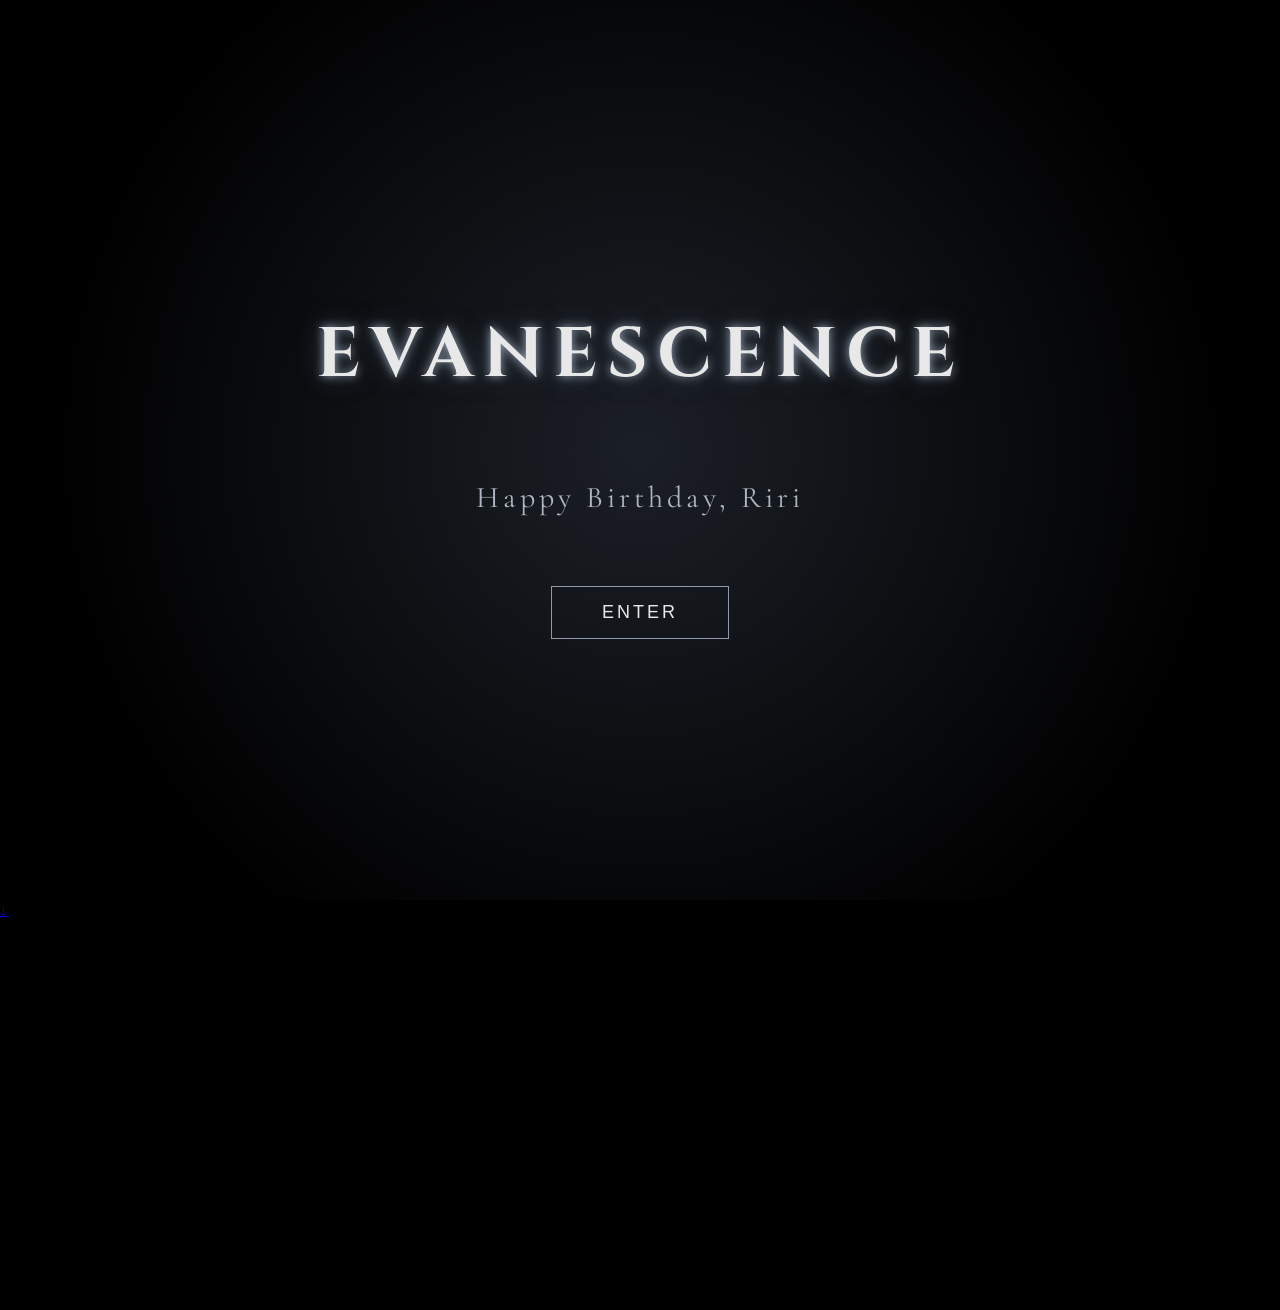
==== index.html @ 8e428726 "Fix HTML formatting and add Evanescence section Removed unnecessary spaces in title and header tags." ====
<!DOCTYPE html>
<html lang="es">

<head>
<meta charset="UTF-8">
<meta name="viewport" content="width=device-width, initial-scale=1.0">

<title>Happy Birthday, Riri</title>

<link rel="stylesheet" href="style.css">

<link rel="preconnect" href="https://fonts.googleapis.com">
<link rel="preconnect" href="https://fonts.gstatic.com" crossorigin>

<link href="https://fonts.googleapis.com/css2?family=Cinzel:wght@400;700&family=Cormorant+Garamond:wght@300;400;600&display=swap" rel="stylesheet">

</head>

<body>

<div class="loading-screen">

<h1 class="logo">
EVANESCENCE
</h1>

<p class="loading-text">
Happy Birthday, Riri
</p>

<button id="enter">
ENTER
</button>

</div>


<section id="letter">

<div class="paper">

<h2>Querida Riri</h2>

<p id="letter-text"></p>

</div>

</section>


<div class="arrow">
    <a href="#evanescence">↓</a>
</div>


<section id="evanescence">

<h1>EVANESCENCE</h1>

<p>
Evanescence es una banda de rock alternativo
formada en 1995, conocida por su sonido oscuro,
emocional y poderoso.
</p>


<h2>Amy Lee</h2>

<p>
Amy Lee es la vocalista y cofundadora de Evanescence.
Su voz y estilo han marcado la historia del rock alternativo.
</p>


<h2>Álbumes destacados</h2>

<p>Fallen (2003)</p>
<p>The Open Door (2006)</p>
<p>Evanescence (2011)</p>
<p>The Bitter Truth (2021)</p>

</section>


<script src="script.js"></script>

</body>

</html>
---- style.css ----
body{
    margin:0;
    background:#000;
    font-family:'Cormorant Garamond', serif;
}


/* PANTALLA INICIAL */

.loading-screen{
    width:100vw;
    height:100vh;
    display:flex;
    justify-content:center;
    align-items:center;
    flex-direction:column;
    text-align:center;
    background:
    radial-gradient(circle, #1b1f26 0%, #000 75%);
}


.logo{
    color:#e8e8e8;
    font-family:'Cinzel', serif;
    font-size:70px;
    letter-spacing:10px;
    text-shadow:
    0 0 10px #9aa7b8,
    0 0 25px #3b4654;
}


.loading-text{
    color:#aeb7c2;
    font-size:30px;
    letter-spacing:4px;
}


/* BOTÓN */

#enter{
    margin-top:40px;
    padding:15px 50px;
    background:transparent;
    color:#e8e8e8;
    border:1px solid #8d99a8;
    font-size:18px;
    letter-spacing:3px;
    cursor:pointer;
    transition:.4s;
}


#enter:hover{
    background:#d9dde2;
    color:#000;
    box-shadow:0 0 25px #8d99a8;
}


/* CARTA */

#letter{
    display:none;
    min-height:100vh;
    background:
    radial-gradient(circle, #111820 0%, #000 80%);
    color:#e8e8e8;
    text-align:center;
    padding:60px 20px;
}


.paper{
    max-width:700px;
    margin:auto;
    padding:50px;
    background:rgba(20,25,35,0.6);
    border:1px solid #566171;
    box-shadow:
    0 0 30px #000,
    inset 0 0 20px #111820;
    animation:letterAppear 2s ease;
}


.paper h2{
    font-family:'Cinzel', serif;
    font-size:45px;
    color:#ffffff;
    text-shadow:0 0 15px #78879b;
}


.paper p{
    font-size:24px;
    line-height:1.8;
    color:#d1d6dc;
}


#letter-text{
    white-space:pre-line;
}


/* ANIMACIÓN */

@keyframes letterAppear{

from{
    opacity:0;
    transform:translateY(40px);
}

to{
    opacity:1;
    transform:translateY(0);
}

}
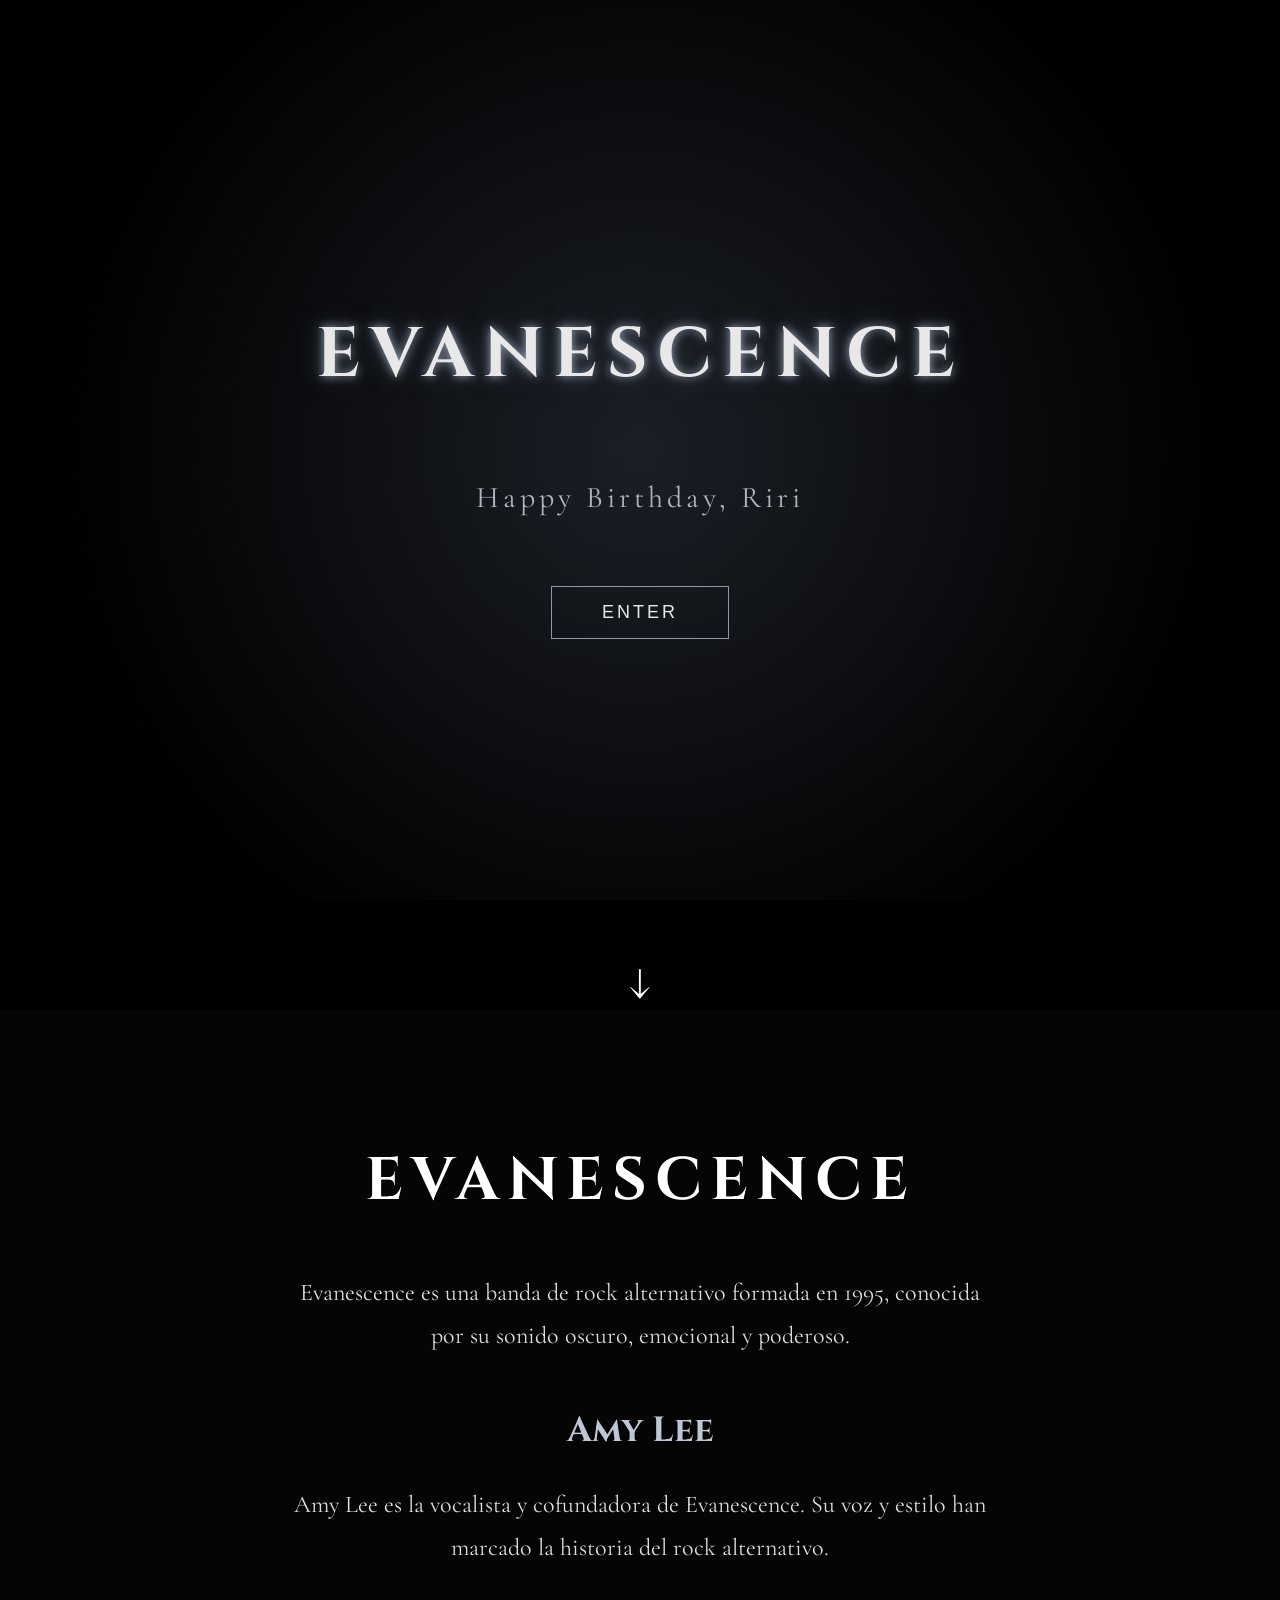
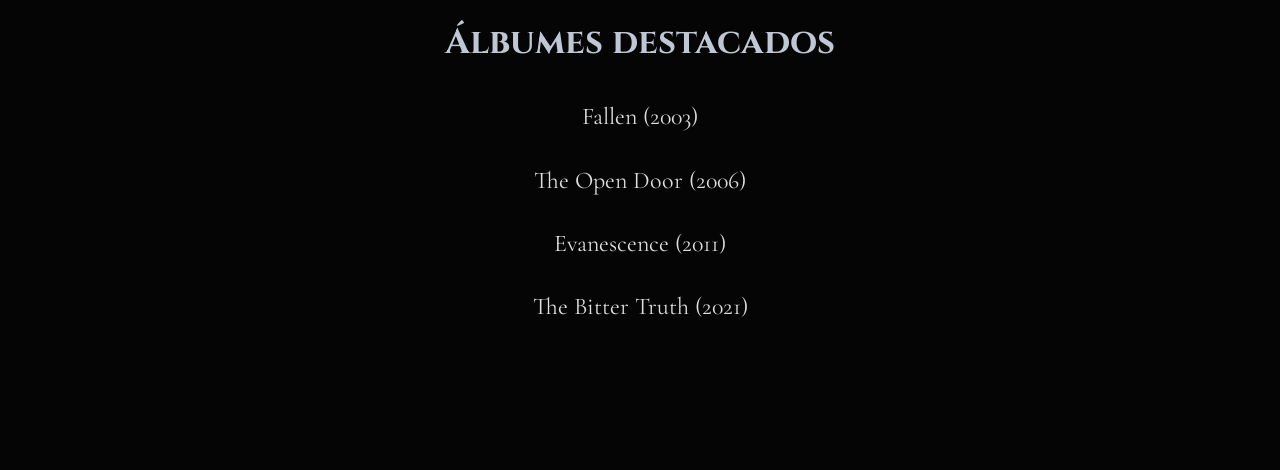
==== commit e2e4c997: "Add loading screen and update content in index.html" ====
--- a/index.html
+++ b/index.html
@@ -18,6 +18,7 @@
 
 <body>
 
+
 <div class="loading-screen">
 
 <h1 class="logo">
@@ -35,6 +36,7 @@
 </div>
 
 
+
 <section id="letter">
 
 <div class="paper">
@@ -48,9 +50,15 @@
 </section>
 
 
+
 <div class="arrow">
-    <a href="#evanescence">↓</a>
+
+<a href="#evanescence">
+↓
+</a>
+
 </div>
+
 
 
 <section id="evanescence">
@@ -75,11 +83,16 @@
 <h2>Álbumes destacados</h2>
 
 <p>Fallen (2003)</p>
+
 <p>The Open Door (2006)</p>
+
 <p>Evanescence (2011)</p>
+
 <p>The Bitter Truth (2021)</p>
 
+
 </section>
+
 
 
 <script src="script.js"></script>
--- a/style.css
+++ b/style.css
@@ -121,3 +121,60 @@
 }
 
 }
+.arrow{
+    text-align:center;
+    margin-top:50px;
+}
+
+.arrow a{
+    color:white;
+    font-size:50px;
+    text-decoration:none;
+    animation:arrowMove 1.5s infinite;
+}
+
+
+#evanescence{
+    min-height:100vh;
+    background:#050505;
+    color:#ddd;
+    text-align:center;
+    padding:80px 20px;
+}
+
+
+#evanescence h1{
+    font-family:'Cinzel', serif;
+    font-size:60px;
+    color:white;
+    letter-spacing:8px;
+}
+
+
+#evanescence h2{
+    font-family:'Cinzel', serif;
+    color:#bfc7d5;
+    font-size:35px;
+    margin-top:50px;
+}
+
+
+#evanescence p{
+    max-width:700px;
+    margin:20px auto;
+    font-size:24px;
+    line-height:1.8;
+}
+
+
+@keyframes arrowMove{
+
+0%,100%{
+    transform:translateY(0);
+}
+
+50%{
+    transform:translateY(15px);
+}
+
+}
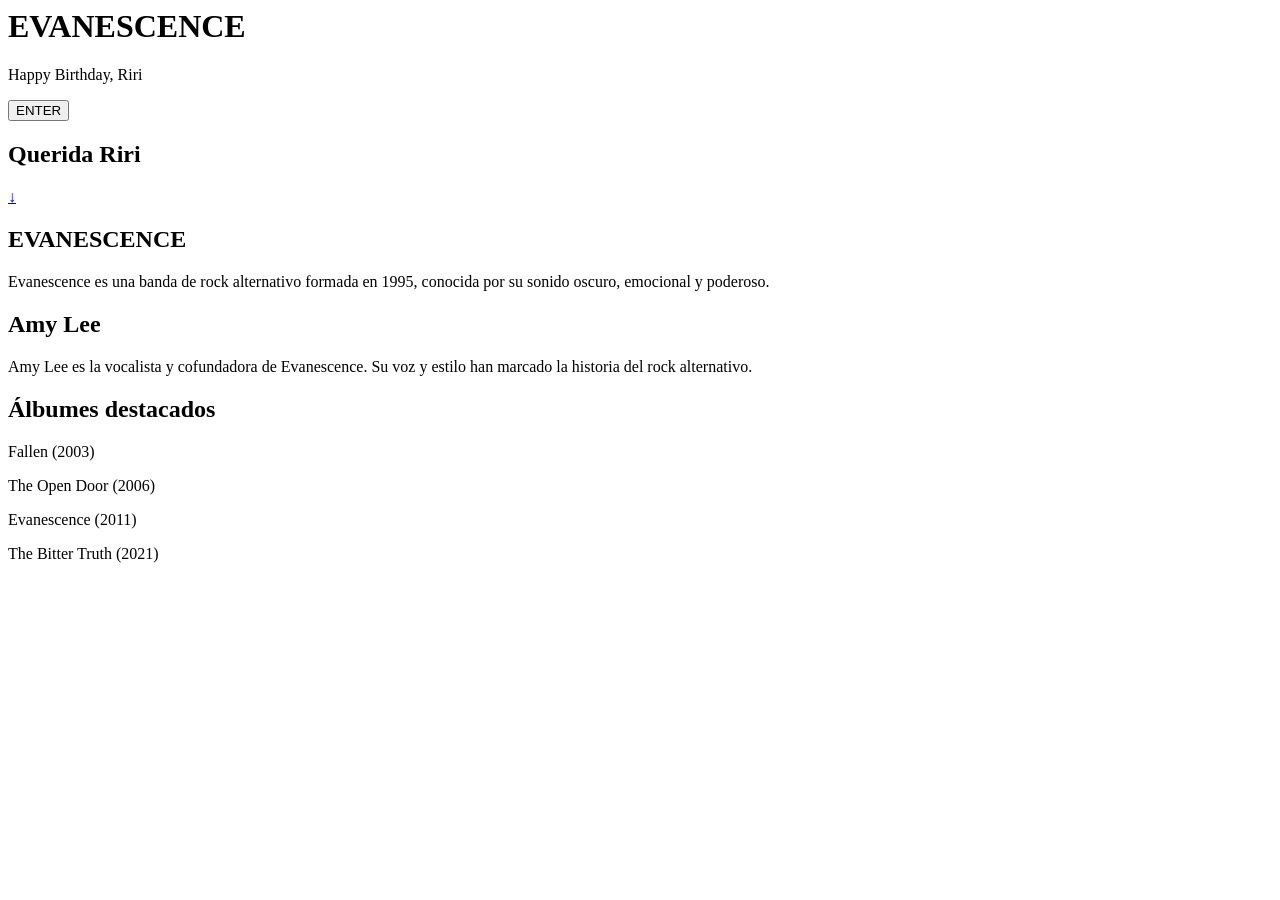
==== commit b07a6583: "Update index.html with content about Evanescence Added content section with information about Evanes" ====
--- a/index.html
+++ b/index.html
@@ -1,23 +1,4 @@
-<!DOCTYPE html>
-<html lang="es">
-
-<head>
-<meta charset="UTF-8">
-<meta name="viewport" content="width=device-width, initial-scale=1.0">
-
-<title>Happy Birthday, Riri</title>
-
-<link rel="stylesheet" href="style.css">
-
-<link rel="preconnect" href="https://fonts.googleapis.com">
-<link rel="preconnect" href="https://fonts.gstatic.com" crossorigin>
-
-<link href="https://fonts.googleapis.com/css2?family=Cinzel:wght@400;700&family=Cormorant+Garamond:wght@300;400;600&display=swap" rel="stylesheet">
-
-</head>
-
 <body>
-
 
 <div class="loading-screen">
 
@@ -36,6 +17,7 @@
 </div>
 
 
+<div id="content">
 
 <section id="letter">
 
@@ -50,15 +32,9 @@
 </section>
 
 
-
 <div class="arrow">
-
-<a href="#evanescence">
-↓
-</a>
-
+<a href="#evanescence">↓</a>
 </div>
-
 
 
 <section id="evanescence">
@@ -71,7 +47,6 @@
 emocional y poderoso.
 </p>
 
-
 <h2>Amy Lee</h2>
 
 <p>
@@ -79,24 +54,18 @@
 Su voz y estilo han marcado la historia del rock alternativo.
 </p>
 
-
 <h2>Álbumes destacados</h2>
 
 <p>Fallen (2003)</p>
-
 <p>The Open Door (2006)</p>
-
 <p>Evanescence (2011)</p>
-
 <p>The Bitter Truth (2021)</p>
-
 
 </section>
 
+</div>
 
 
 <script src="script.js"></script>
 
 </body>
-
-</html>
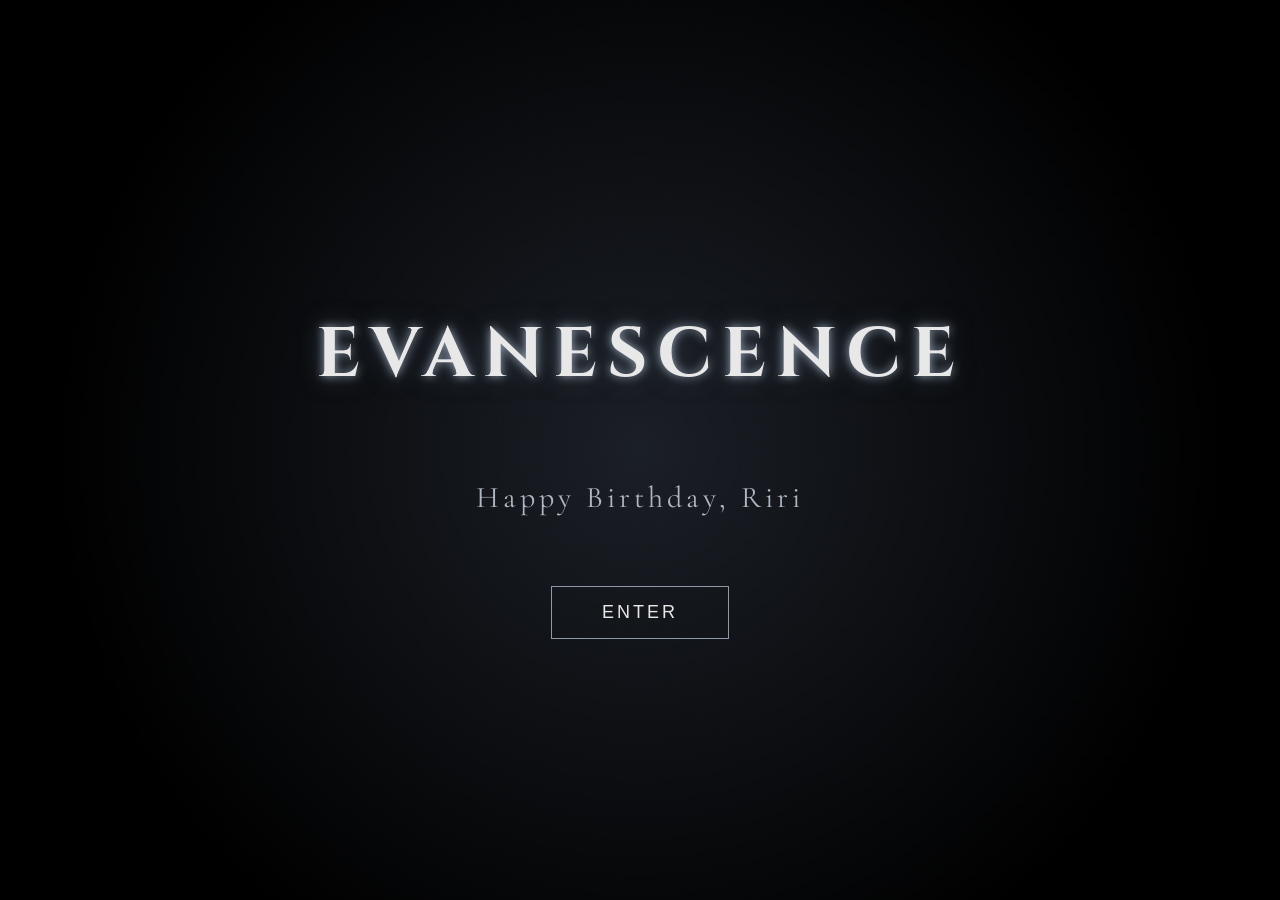
==== commit 5a16817a: "Update index.html for birthday celebration theme" ====
--- a/index.html
+++ b/index.html
@@ -1,4 +1,24 @@
+<!DOCTYPE html>
+<html lang="es">
+
+<head>
+<meta charset="UTF-8">
+<meta name="viewport" content="width=device-width, initial-scale=1.0">
+
+<title>Happy Birthday, Riri</title>
+
+<link rel="stylesheet" href="style.css">
+
+<link rel="preconnect" href="https://fonts.googleapis.com">
+<link rel="preconnect" href="https://fonts.gstatic.com" crossorigin>
+
+<link href="https://fonts.googleapis.com/css2?family=Cinzel:wght@400;700&family=Cormorant+Garamond:wght@300;400;600&display=swap" rel="stylesheet">
+
+</head>
+
+
 <body>
+
 
 <div class="loading-screen">
 
@@ -17,7 +37,9 @@
 </div>
 
 
+
 <div id="content">
+
 
 <section id="letter">
 
@@ -32,9 +54,15 @@
 </section>
 
 
+
 <div class="arrow">
-<a href="#evanescence">↓</a>
+
+<a href="#evanescence">
+↓
+</a>
+
 </div>
+
 
 
 <section id="evanescence">
@@ -47,12 +75,14 @@
 emocional y poderoso.
 </p>
 
+
 <h2>Amy Lee</h2>
 
 <p>
 Amy Lee es la vocalista y cofundadora de Evanescence.
 Su voz y estilo han marcado la historia del rock alternativo.
 </p>
+
 
 <h2>Álbumes destacados</h2>
 
@@ -61,11 +91,17 @@
 <p>Evanescence (2011)</p>
 <p>The Bitter Truth (2021)</p>
 
+
 </section>
+
 
 </div>
 
 
+
 <script src="script.js"></script>
 
+
 </body>
+
+</html>
--- a/style.css
+++ b/style.css
@@ -0,0 +1,183 @@
+body{
+    margin:0;
+    background:#000;
+    font-family:'Cormorant Garamond', serif;
+}
+
+
+/* PANTALLA INICIAL */
+
+.loading-screen{
+    width:100vw;
+    height:100vh;
+    display:flex;
+    justify-content:center;
+    align-items:center;
+    flex-direction:column;
+    text-align:center;
+    background:
+    radial-gradient(circle, #1b1f26 0%, #000 75%);
+}
+
+
+.logo{
+    color:#e8e8e8;
+    font-family:'Cinzel', serif;
+    font-size:70px;
+    letter-spacing:10px;
+    text-shadow:
+    0 0 10px #9aa7b8,
+    0 0 25px #3b4654;
+}
+
+
+.loading-text{
+    color:#aeb7c2;
+    font-size:30px;
+    letter-spacing:4px;
+}
+
+
+/* BOTÓN */
+
+#enter{
+    margin-top:40px;
+    padding:15px 50px;
+    background:transparent;
+    color:#e8e8e8;
+    border:1px solid #8d99a8;
+    font-size:18px;
+    letter-spacing:3px;
+    cursor:pointer;
+    transition:.4s;
+}
+
+
+#enter:hover{
+    background:#d9dde2;
+    color:#000;
+    box-shadow:0 0 25px #8d99a8;
+}
+
+
+/* CARTA */
+
+#letter{
+    display:none;
+    min-height:100vh;
+    background:
+    radial-gradient(circle, #111820 0%, #000 80%);
+    color:#e8e8e8;
+    text-align:center;
+    padding:60px 20px;
+}
+
+
+.paper{
+    max-width:700px;
+    margin:auto;
+    padding:50px;
+    background:rgba(20,25,35,0.6);
+    border:1px solid #566171;
+    box-shadow:
+    0 0 30px #000,
+    inset 0 0 20px #111820;
+    animation:letterAppear 2s ease;
+}
+
+
+.paper h2{
+    font-family:'Cinzel', serif;
+    font-size:45px;
+    color:#ffffff;
+    text-shadow:0 0 15px #78879b;
+}
+
+
+.paper p{
+    font-size:24px;
+    line-height:1.8;
+    color:#d1d6dc;
+}
+
+
+#letter-text{
+    white-space:pre-line;
+}
+
+
+/* ANIMACIÓN */
+
+@keyframes letterAppear{
+
+from{
+    opacity:0;
+    transform:translateY(40px);
+}
+
+to{
+    opacity:1;
+    transform:translateY(0);
+}
+
+}
+.arrow{
+    text-align:center;
+    margin-top:50px;
+}
+
+.arrow a{
+    color:white;
+    font-size:50px;
+    text-decoration:none;
+    animation:arrowMove 1.5s infinite;
+}
+
+
+#evanescence{
+    min-height:100vh;
+    background:#050505;
+    color:#ddd;
+    text-align:center;
+    padding:80px 20px;
+}
+
+
+#evanescence h1{
+    font-family:'Cinzel', serif;
+    font-size:60px;
+    color:white;
+    letter-spacing:8px;
+}
+
+
+#evanescence h2{
+    font-family:'Cinzel', serif;
+    color:#bfc7d5;
+    font-size:35px;
+    margin-top:50px;
+}
+
+
+#evanescence p{
+    max-width:700px;
+    margin:20px auto;
+    font-size:24px;
+    line-height:1.8;
+}
+
+
+@keyframes arrowMove{
+
+0%,100%{
+    transform:translateY(0);
+}
+
+50%{
+    transform:translateY(15px);
+}
+
+}
+#content{
+    display:none;
+}
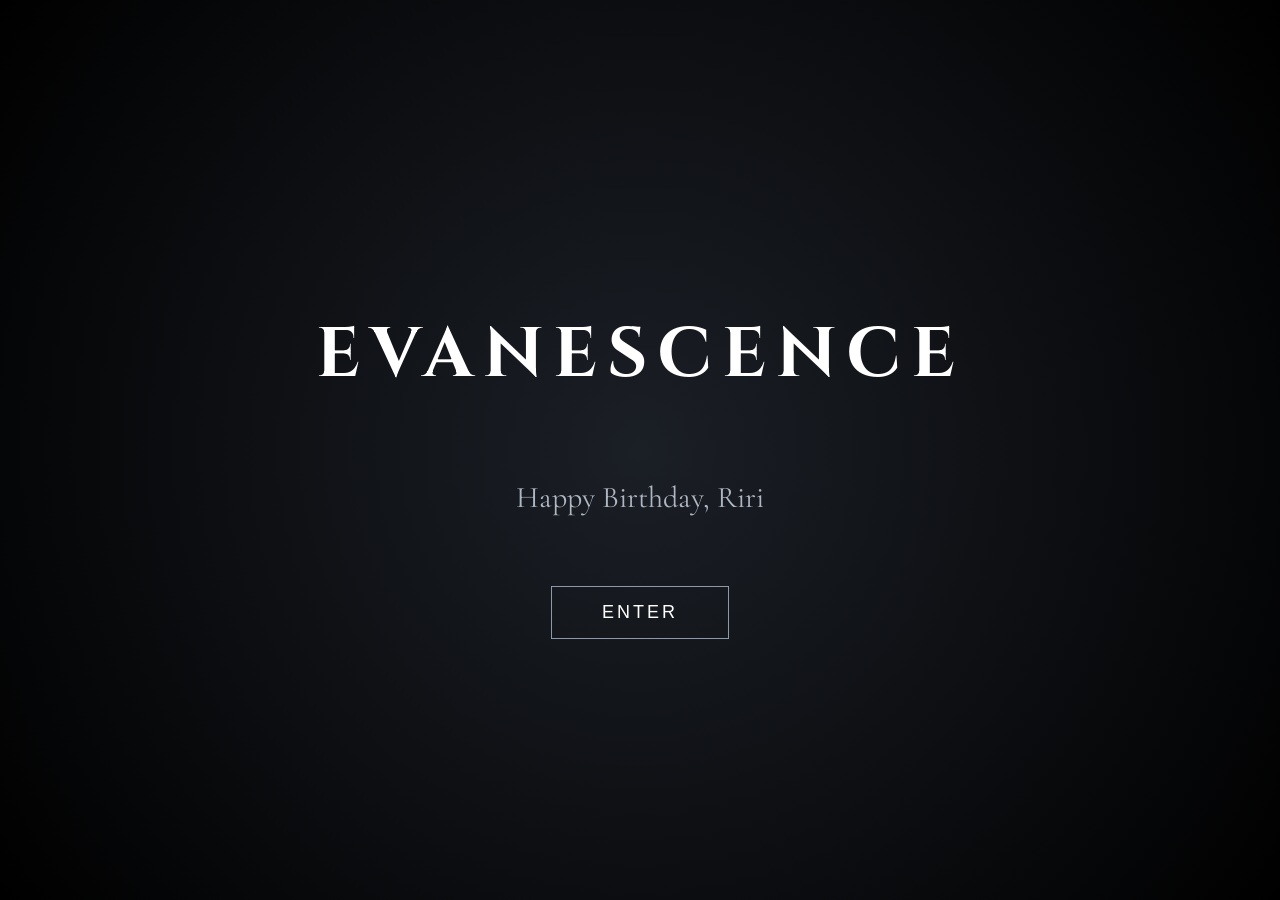
==== commit e60ccb6e: "Refactor index.html for improved structure Updated HTML structure and added button link." ====
--- a/index.html
+++ b/index.html
@@ -2,105 +2,38 @@
 <html lang="es">
 
 <head>
-<meta charset="UTF-8">
-<meta name="viewport" content="width=device-width, initial-scale=1.0">
+    <meta charset="UTF-8">
+    <meta name="viewport" content="width=device-width, initial-scale=1.0">
 
-<title>Happy Birthday, Riri</title>
+    <title>Happy Birthday, Riri</title>
 
-<link rel="stylesheet" href="style.css">
+    <link rel="stylesheet" href="style.css">
 
-<link rel="preconnect" href="https://fonts.googleapis.com">
-<link rel="preconnect" href="https://fonts.gstatic.com" crossorigin>
+    <link rel="preconnect" href="https://fonts.googleapis.com">
+    <link rel="preconnect" href="https://fonts.gstatic.com" crossorigin>
 
-<link href="https://fonts.googleapis.com/css2?family=Cinzel:wght@400;700&family=Cormorant+Garamond:wght@300;400;600&display=swap" rel="stylesheet">
-
+    <link href="https://fonts.googleapis.com/css2?family=Cinzel:wght@400;700&family=Cormorant+Garamond:wght@300;400;600&display=swap" rel="stylesheet">
 </head>
-
 
 <body>
 
-
 <div class="loading-screen">
 
-<h1 class="logo">
-EVANESCENCE
-</h1>
+    <h1 class="logo">
+        EVANESCENCE
+    </h1>
 
-<p class="loading-text">
-Happy Birthday, Riri
-</p>
+    <p class="loading-text">
+        Happy Birthday, Riri
+    </p>
 
-<button id="enter">
-ENTER
-</button>
+    <a href="letter.html">
+        <button id="enter">
+            ENTER
+        </button>
+    </a>
 
 </div>
-
-
-
-<div id="content">
-
-
-<section id="letter">
-
-<div class="paper">
-
-<h2>Querida Riri</h2>
-
-<p id="letter-text"></p>
-
-</div>
-
-</section>
-
-
-
-<div class="arrow">
-
-<a href="#evanescence">
-↓
-</a>
-
-</div>
-
-
-
-<section id="evanescence">
-
-<h1>EVANESCENCE</h1>
-
-<p>
-Evanescence es una banda de rock alternativo
-formada en 1995, conocida por su sonido oscuro,
-emocional y poderoso.
-</p>
-
-
-<h2>Amy Lee</h2>
-
-<p>
-Amy Lee es la vocalista y cofundadora de Evanescence.
-Su voz y estilo han marcado la historia del rock alternativo.
-</p>
-
-
-<h2>Álbumes destacados</h2>
-
-<p>Fallen (2003)</p>
-<p>The Open Door (2006)</p>
-<p>Evanescence (2011)</p>
-<p>The Bitter Truth (2021)</p>
-
-
-</section>
-
-
-</div>
-
-
-
-<script src="script.js"></script>
-
 
 </body>
 
--- a/style.css
+++ b/style.css
@@ -4,8 +4,6 @@
     font-family:'Cormorant Garamond', serif;
 }
 
-
-/* PANTALLA INICIAL */
 
 .loading-screen{
     width:100vw;
@@ -16,58 +14,53 @@
     flex-direction:column;
     text-align:center;
     background:
-    radial-gradient(circle, #1b1f26 0%, #000 75%);
+    radial-gradient(circle,#1b1f26,#000);
 }
 
 
 .logo{
-    color:#e8e8e8;
+    color:white;
     font-family:'Cinzel', serif;
     font-size:70px;
     letter-spacing:10px;
-    text-shadow:
-    0 0 10px #9aa7b8,
-    0 0 25px #3b4654;
 }
 
 
 .loading-text{
     color:#aeb7c2;
     font-size:30px;
-    letter-spacing:4px;
 }
 
-
-/* BOTÓN */
 
 #enter{
     margin-top:40px;
     padding:15px 50px;
     background:transparent;
-    color:#e8e8e8;
+    color:white;
     border:1px solid #8d99a8;
     font-size:18px;
     letter-spacing:3px;
     cursor:pointer;
-    transition:.4s;
 }
 
 
 #enter:hover{
-    background:#d9dde2;
-    color:#000;
-    box-shadow:0 0 25px #8d99a8;
+    background:white;
+    color:black;
 }
 
 
-/* CARTA */
+
+#content{
+    display:none;
+}
+
+
 
 #letter{
-    display:none;
     min-height:100vh;
-    background:
-    radial-gradient(circle, #111820 0%, #000 80%);
-    color:#e8e8e8;
+    background:#000;
+    color:white;
     text-align:center;
     padding:60px 20px;
 }
@@ -77,85 +70,61 @@
     max-width:700px;
     margin:auto;
     padding:50px;
-    background:rgba(20,25,35,0.6);
+    background:#111820;
     border:1px solid #566171;
-    box-shadow:
-    0 0 30px #000,
-    inset 0 0 20px #111820;
-    animation:letterAppear 2s ease;
 }
 
 
 .paper h2{
-    font-family:'Cinzel', serif;
+    font-family:'Cinzel',serif;
     font-size:45px;
-    color:#ffffff;
-    text-shadow:0 0 15px #78879b;
 }
 
 
 .paper p{
     font-size:24px;
     line-height:1.8;
-    color:#d1d6dc;
-}
-
-
-#letter-text{
     white-space:pre-line;
 }
 
 
-/* ANIMACIÓN */
 
-@keyframes letterAppear{
-
-from{
-    opacity:0;
-    transform:translateY(40px);
+.arrow{
+    text-align:center;
+    background:#000;
+    padding:40px;
 }
 
-to{
-    opacity:1;
-    transform:translateY(0);
+
+.arrow a{
+    display:inline-block;
+    padding:15px 50px;
+    color:white;
+    border:1px solid #8d99a8;
+    text-decoration:none;
+    font-size:40px;
 }
 
-}
-.arrow{
-    text-align:center;
-    margin-top:50px;
-}
-
-.arrow a{
-    color:white;
-    font-size:50px;
-    text-decoration:none;
-    animation:arrowMove 1.5s infinite;
-}
 
 
 #evanescence{
     min-height:100vh;
     background:#050505;
-    color:#ddd;
+    color:white;
     text-align:center;
-    padding:80px 20px;
+    padding:70px 20px;
 }
 
 
 #evanescence h1{
-    font-family:'Cinzel', serif;
+    font-family:'Cinzel',serif;
     font-size:60px;
-    color:white;
-    letter-spacing:8px;
 }
 
 
 #evanescence h2{
-    font-family:'Cinzel', serif;
-    color:#bfc7d5;
+    font-family:'Cinzel',serif;
     font-size:35px;
-    margin-top:50px;
 }
 
 
@@ -163,21 +132,4 @@
     max-width:700px;
     margin:20px auto;
     font-size:24px;
-    line-height:1.8;
 }
-
-
-@keyframes arrowMove{
-
-0%,100%{
-    transform:translateY(0);
-}
-
-50%{
-    transform:translateY(15px);
-}
-
-}
-#content{
-    display:none;
-}
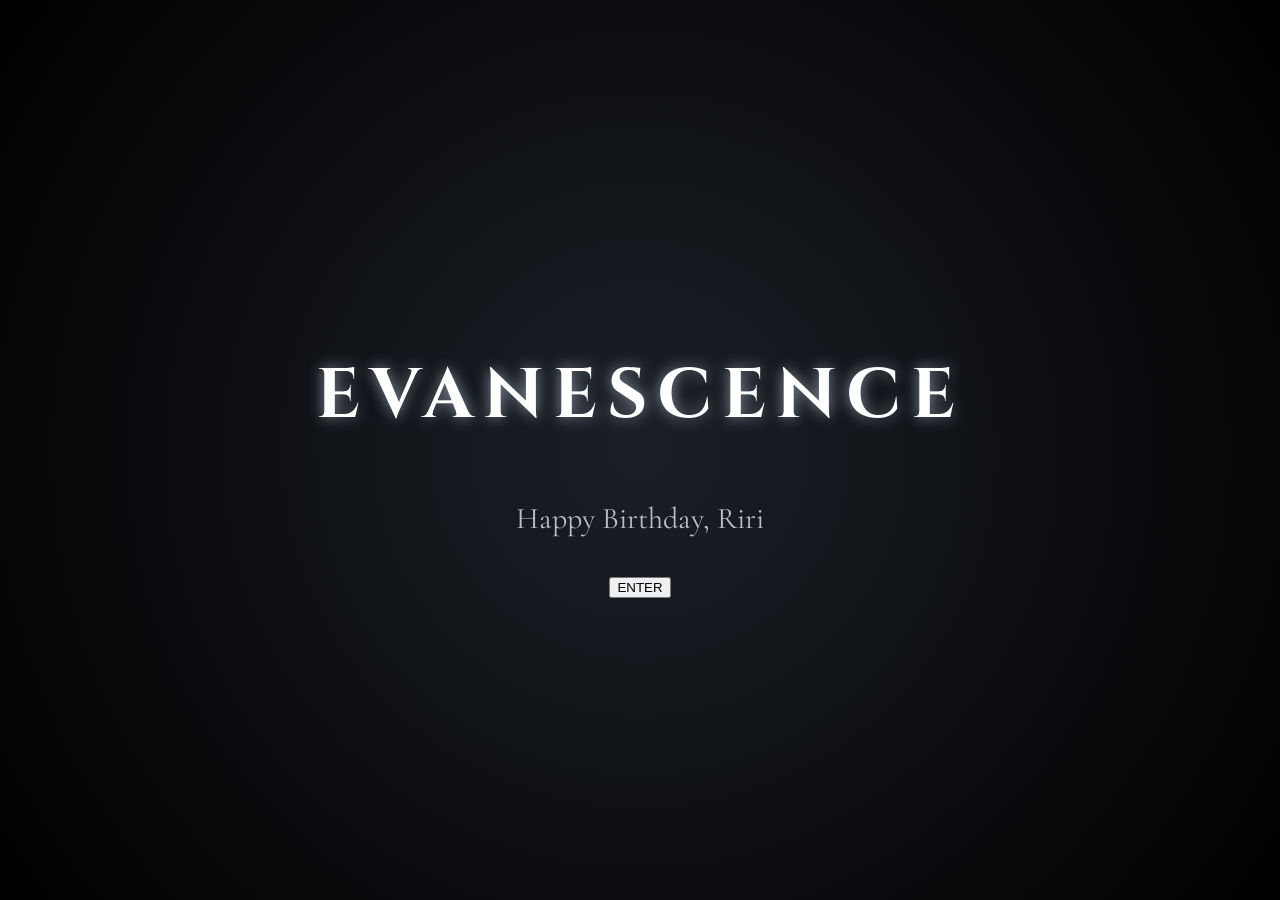
==== commit f18b5bf0: "Refactor index.html for improved structure and styling" ====
--- a/index.html
+++ b/index.html
@@ -2,17 +2,19 @@
 <html lang="es">
 
 <head>
-    <meta charset="UTF-8">
-    <meta name="viewport" content="width=device-width, initial-scale=1.0">
 
-    <title>Happy Birthday, Riri</title>
+<meta charset="UTF-8">
+<meta name="viewport" content="width=device-width, initial-scale=1.0">
 
-    <link rel="stylesheet" href="style.css">
+<title>Happy Birthday, Riri</title>
 
-    <link rel="preconnect" href="https://fonts.googleapis.com">
-    <link rel="preconnect" href="https://fonts.gstatic.com" crossorigin>
+<link rel="stylesheet" href="style.css">
 
-    <link href="https://fonts.googleapis.com/css2?family=Cinzel:wght@400;700&family=Cormorant+Garamond:wght@300;400;600&display=swap" rel="stylesheet">
+<link rel="preconnect" href="https://fonts.googleapis.com">
+<link rel="preconnect" href="https://fonts.gstatic.com" crossorigin>
+
+<link href="https://fonts.googleapis.com/css2?family=Cinzel:wght@400;700&family=Cormorant+Garamond:wght@300;400;600&display=swap" rel="stylesheet">
+
 </head>
 
 <body>
@@ -27,10 +29,14 @@
         Happy Birthday, Riri
     </p>
 
-    <a href="letter.html">
+    <a href="letter.html" class="enter-link">
+
         <button id="enter">
+
             ENTER
+
         </button>
+
     </a>
 
 </div>
--- a/style.css
+++ b/style.css
@@ -3,7 +3,6 @@
     background:#000;
     font-family:'Cormorant Garamond', serif;
 }
-
 
 .loading-screen{
     width:100vw;
@@ -13,123 +12,27 @@
     align-items:center;
     flex-direction:column;
     text-align:center;
-    background:
-    radial-gradient(circle,#1b1f26,#000);
+    background:radial-gradient(circle,#1b1f26,#000);
 }
 
-
 .logo{
-    color:white;
+    color:#fff;
     font-family:'Cinzel', serif;
     font-size:70px;
     letter-spacing:10px;
+    text-shadow:0 0 15px #8d99a8;
 }
 
-
 .loading-text{
-    color:#aeb7c2;
+    color:#b8c0ca;
     font-size:30px;
+    margin-top:10px;
+    margin-bottom:40px;
 }
 
+.loading-screen a{
+    text-decoration:none;
+}
 
 #enter{
-    margin-top:40px;
-    padding:15px 50px;
-    background:transparent;
-    color:white;
-    border:1px solid #8d99a8;
-    font-size:18px;
-    letter-spacing:3px;
-    cursor:pointer;
-}
-
-
-#enter:hover{
-    background:white;
-    color:black;
-}
-
-
-
-#content{
-    display:none;
-}
-
-
-
-#letter{
-    min-height:100vh;
-    background:#000;
-    color:white;
-    text-align:center;
-    padding:60px 20px;
-}
-
-
-.paper{
-    max-width:700px;
-    margin:auto;
-    padding:50px;
-    background:#111820;
-    border:1px solid #566171;
-}
-
-
-.paper h2{
-    font-family:'Cinzel',serif;
-    font-size:45px;
-}
-
-
-.paper p{
-    font-size:24px;
-    line-height:1.8;
-    white-space:pre-line;
-}
-
-
-
-.arrow{
-    text-align:center;
-    background:#000;
-    padding:40px;
-}
-
-
-.arrow a{
-    display:inline-block;
-    padding:15px 50px;
-    color:white;
-    border:1px solid #8d99a8;
-    text-decoration:none;
-    font-size:40px;
-}
-
-
-
-#evanescence{
-    min-height:100vh;
-    background:#050505;
-    color:white;
-    text-align:center;
-    padding:70px 20px;
-}
-
-
-#evanescence h1{
-    font-family:'Cinzel',serif;
-    font-size:60px;
-}
-
-
-#evanescence h2{
-    font-family:'Cinzel',serif;
-    font-size:35px;
-}
-
-
-#evanescence p{
-    max-width:700px;
-    margin:20px auto;
-    font-size:24px;
-}
+    padding
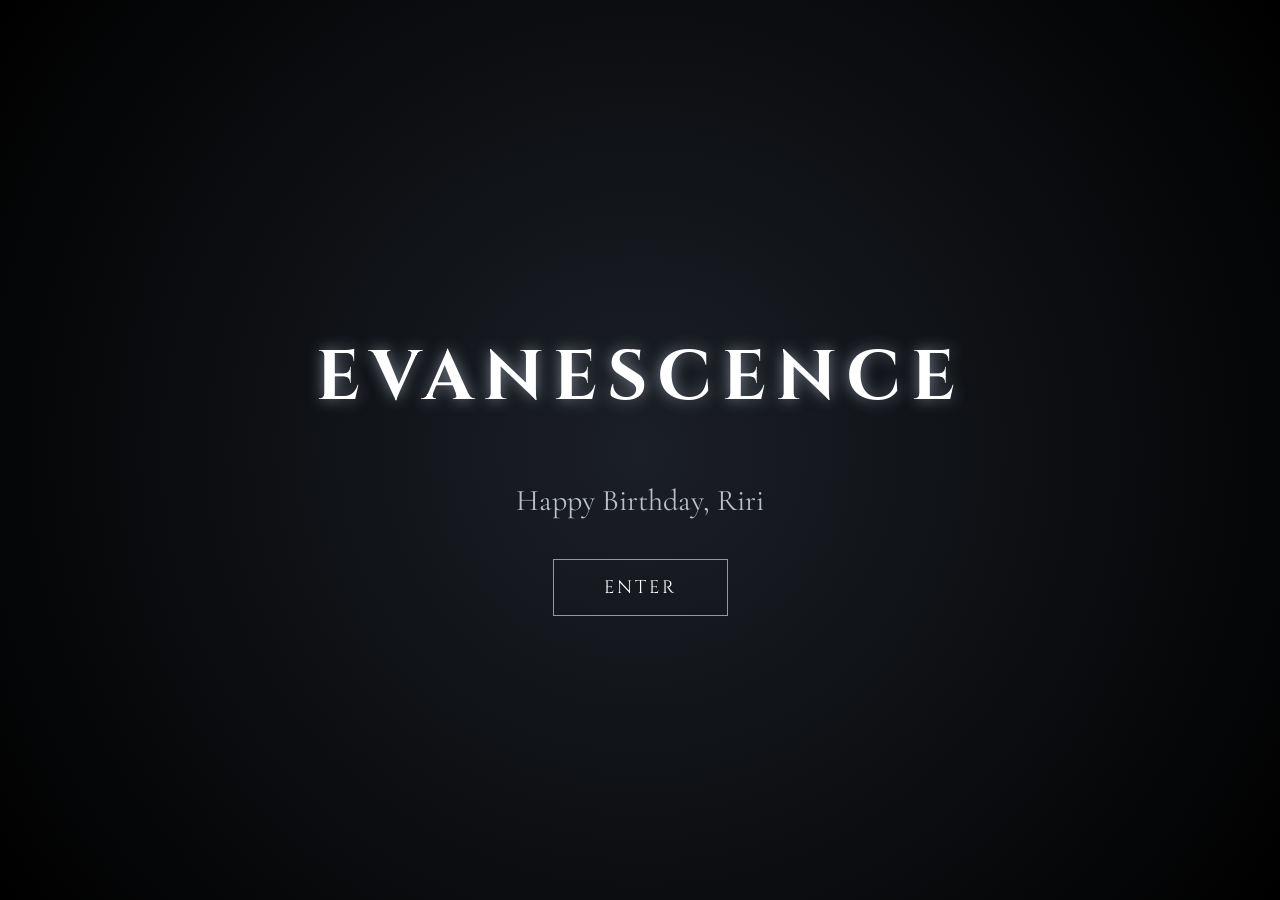
==== commit 38369a60: "Refactor loading screen HTML structure" ====
--- a/index.html
+++ b/index.html
@@ -21,23 +21,19 @@
 
 <div class="loading-screen">
 
-    <h1 class="logo">
-        EVANESCENCE
-    </h1>
+<h1 class="logo">
+EVANESCENCE
+</h1>
 
-    <p class="loading-text">
-        Happy Birthday, Riri
-    </p>
+<p class="loading-text">
+Happy Birthday, Riri
+</p>
 
-    <a href="letter.html" class="enter-link">
-
-        <button id="enter">
-
-            ENTER
-
-        </button>
-
-    </a>
+<a href="letter.html" class="enter-link">
+<button id="enter">
+ENTER
+</button>
+</a>
 
 </div>
 
--- a/style.css
+++ b/style.css
@@ -1,11 +1,14 @@
 body{
     margin:0;
     background:#000;
+    color:#fff;
     font-family:'Cormorant Garamond', serif;
 }
 
+/* ------------------ BIENVENIDA ------------------ */
+
 .loading-screen{
-    width:100vw;
+    width:100%;
     height:100vh;
     display:flex;
     justify-content:center;
@@ -16,23 +19,95 @@
 }
 
 .logo{
-    color:#fff;
-    font-family:'Cinzel', serif;
+    font-family:'Cinzel',serif;
     font-size:70px;
     letter-spacing:10px;
-    text-shadow:0 0 15px #8d99a8;
+    color:white;
+    text-shadow:0 0 15px #7d8796;
 }
 
 .loading-text{
+    font-size:30px;
     color:#b8c0ca;
-    font-size:30px;
     margin-top:10px;
     margin-bottom:40px;
 }
 
-.loading-screen a{
+.enter-link{
     text-decoration:none;
 }
 
 #enter{
-    padding
+    padding:15px 50px;
+    background:transparent;
+    color:white;
+    border:1px solid #8d99a8;
+    font-size:18px;
+    letter-spacing:3px;
+    cursor:pointer;
+    transition:.4s;
+    font-family:'Cinzel',serif;
+}
+
+#enter:hover{
+    background:white;
+    color:black;
+    box-shadow:0 0 20px #8d99a8;
+}
+
+/* ------------------ CARTA ------------------ */
+
+#letter{
+    min-height:100vh;
+    display:flex;
+    justify-content:center;
+    align-items:center;
+    flex-direction:column;
+    background:#000;
+    padding:60px 20px;
+    box-sizing:border-box;
+}
+
+.paper{
+    width:90%;
+    max-width:700px;
+    background:#111820;
+    border:1px solid #5b6573;
+    padding:50px;
+    box-sizing:border-box;
+    text-align:center;
+}
+
+.paper h2{
+    font-family:'Cinzel',serif;
+    font-size:42px;
+    margin-bottom:30px;
+}
+
+.paper p{
+    font-size:24px;
+    line-height:1.8;
+    white-space:pre-line;
+}
+
+.arrow{
+    margin-top:40px;
+}
+
+.arrow a{
+    display:inline-block;
+    width:70px;
+    height:70px;
+    line-height:70px;
+    text-align:center;
+    text-decoration:none;
+    color:white;
+    border:1px solid #8d99a8;
+    font-size:36px;
+    transition:.4s;
+}
+
+.arrow a:hover{
+    background:white;
+    color:black;
+}
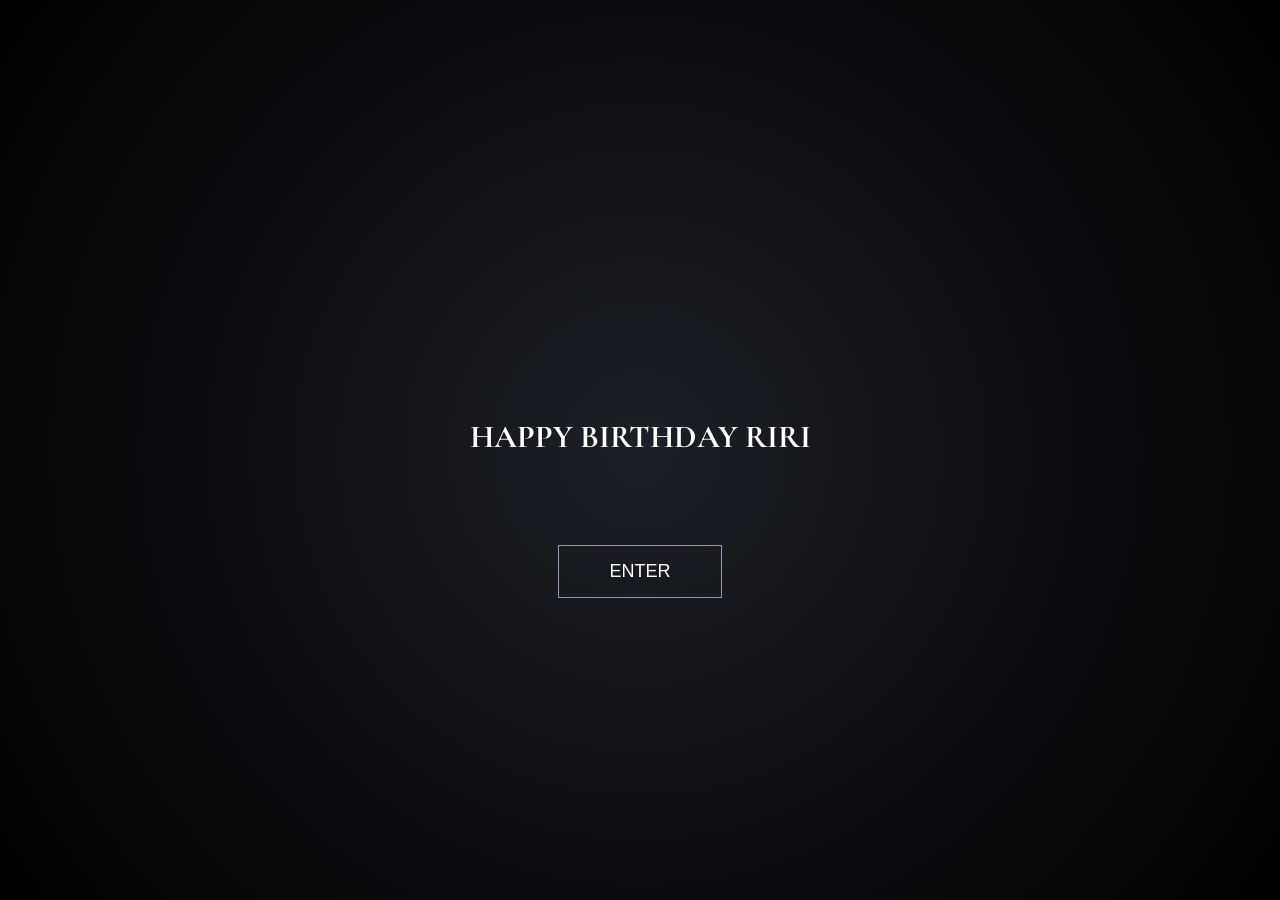
==== commit bb580ec3: "Update birthday message in index.html" ====
--- a/index.html
+++ b/index.html
@@ -22,11 +22,12 @@
 <div class="loading-screen">
 
 <h1 class="logo">
-EVANESCENCE
+  <h1>HAPPY BIRTHDAY RIRI</h1>
+
 </h1>
 
 <p class="loading-text">
-Happy Birthday, Riri
+
 </p>
 
 <a href="letter.html" class="enter-link">
--- a/style.css
+++ b/style.css
@@ -1,113 +1,322 @@
 body{
-    margin:0;
-    background:#000;
-    color:#fff;
-    font-family:'Cormorant Garamond', serif;
-}
-
-/* ------------------ BIENVENIDA ------------------ */
+margin:0;
+background:#000;
+color:#fff;
+font-family:'Cormorant Garamond',serif;
+}
 
 .loading-screen{
-    width:100%;
-    height:100vh;
-    display:flex;
-    justify-content:center;
-    align-items:center;
-    flex-direction:column;
-    text-align:center;
-    background:radial-gradient(circle,#1b1f26,#000);
+height:100vh;
+display:flex;
+justify-content:center;
+align-items:center;
+flex-direction:column;
+background:radial-gradient(circle,#1c1f26,#000);
+text-align:center;
 }
 
 .logo{
-    font-family:'Cinzel',serif;
-    font-size:70px;
-    letter-spacing:10px;
-    color:white;
-    text-shadow:0 0 15px #7d8796;
+font-family:'Cinzel',serif;
+font-size:70px;
+letter-spacing:8px;
+color:#fff;
 }
 
 .loading-text{
-    font-size:30px;
-    color:#b8c0ca;
-    margin-top:10px;
-    margin-bottom:40px;
+font-size:28px;
+color:#aab2bd;
+margin-bottom:40px;
 }
 
 .enter-link{
-    text-decoration:none;
+text-decoration:none;
 }
 
 #enter{
-    padding:15px 50px;
-    background:transparent;
-    color:white;
-    border:1px solid #8d99a8;
-    font-size:18px;
-    letter-spacing:3px;
-    cursor:pointer;
-    transition:.4s;
-    font-family:'Cinzel',serif;
+padding:15px 50px;
+background:transparent;
+border:1px solid #8d99a8;
+color:white;
+font-size:18px;
+cursor:pointer;
+transition:.4s;
 }
 
 #enter:hover{
-    background:white;
-    color:black;
-    box-shadow:0 0 20px #8d99a8;
-}
-
-/* ------------------ CARTA ------------------ */
+background:white;
+color:black;
+}
 
 #letter{
-    min-height:100vh;
-    display:flex;
-    justify-content:center;
-    align-items:center;
-    flex-direction:column;
-    background:#000;
-    padding:60px 20px;
-    box-sizing:border-box;
+min-height:100vh;
+display:flex;
+justify-content:center;
+align-items:center;
+flex-direction:column;
+padding:60px 20px;
+box-sizing:border-box;
 }
 
 .paper{
-    width:90%;
-    max-width:700px;
-    background:#111820;
-    border:1px solid #5b6573;
-    padding:50px;
-    box-sizing:border-box;
-    text-align:center;
+width:90%;
+max-width:700px;
+background:#10151c;
+border:1px solid #566171;
+padding:50px;
+box-sizing:border-box;
+text-align:center;
 }
 
 .paper h2{
-    font-family:'Cinzel',serif;
-    font-size:42px;
-    margin-bottom:30px;
+font-family:'Cinzel',serif;
+font-size:42px;
+margin-bottom:30px;
 }
 
 .paper p{
-    font-size:24px;
-    line-height:1.8;
-    white-space:pre-line;
+font-size:24px;
+line-height:1.8;
+white-space:pre-line;
 }
 
 .arrow{
-    margin-top:40px;
+margin-top:40px;
 }
 
 .arrow a{
-    display:inline-block;
-    width:70px;
-    height:70px;
-    line-height:70px;
-    text-align:center;
-    text-decoration:none;
-    color:white;
-    border:1px solid #8d99a8;
-    font-size:36px;
-    transition:.4s;
+display:inline-block;
+width:70px;
+height:70px;
+line-height:70px;
+text-align:center;
+border:1px solid #8d99a8;
+text-decoration:none;
+color:white;
+font-size:36px;
+transition:.4s;
 }
 
 .arrow a:hover{
-    background:white;
-    color:black;
-}
+background:white;
+color:black;
+}
+
+#evanescence{
+min-height:100vh;
+padding:80px 20px;
+background:#050505;
+text-align:center;
+}
+
+#evanescence h1,
+#evanescence h2{
+font-family:'Cinzel',serif;
+}
+
+#evanescence p{
+max-width:800px;
+margin:20px auto;
+font-size:24px;
+line-height:1.7;
+}
+
+.playlist{
+max-width:850px;
+margin:50px auto;
+}
+
+.playlist a{
+display:flex;
+align-items:center;
+gap:20px;
+padding:18px 22px;
+margin:15px 0;
+background:#11161d;
+border:1px solid #5d6876;
+border-radius:10px;
+color:#f2f4f7;
+text-decoration:none;
+transition:.35s;
+}
+
+.playlist a:hover{
+background:#1b2430;
+transform:translateX(10px);
+box-shadow:0 0 20px rgba(93,104,118,.5);
+}
+
+.playlist span{
+font-size:30px;
+}
+
+.playlist h3{
+margin:0;
+font-family:'Cinzel',serif;
+font-size:22px;
+}
+
+.playlist p{
+margin:5px 0 0;
+color:#aab4c0;
+font-size:17px;
+}
+.quote{
+max-width:700px;
+margin:0 auto;
+font-size:28px;
+font-style:italic;
+color:#b7c2d3;
+}
+
+.author{
+margin-top:10px;
+margin-bottom:70px;
+color:#8e99a8;
+font-size:20px;
+}
+
+#evanescence h1{
+font-size:72px;
+letter-spacing:8px;
+margin-bottom:15px;
+}
+
+#evanescence h2{
+font-size:42px;
+margin-top:80px;
+margin-bottom:25px;
+}
+
+.hero-image{
+display:block;
+width:85%;
+max-width:700px;
+margin:35px auto;
+border-radius:12px;
+border:1px solid #5d6876;
+box-shadow:0 0 25px rgba(0,0,0,.5);
+}
+
+.section-image{
+display:block;
+width:75%;
+max-width:500px;
+margin:30px auto;
+border-radius:12px;
+border:1px solid #5d6876;
+box-shadow:0 0 20px rgba(0,0,0,.5);
+}
+
+.band-images{
+display:flex;
+justify-content:center;
+align-items:center;
+gap:20px;
+flex-wrap:wrap;
+max-width:900px;
+margin:35px auto;
+}
+
+.band-images img{
+width:45%;
+max-width:320px;
+border-radius:12px;
+border:1px solid #5d6876;
+box-shadow:0 0 20px rgba(0,0,0,.5);
+transition:.35s;
+}
+
+.band-images img:hover{
+transform:scale(1.03);
+}
+
+.albums{
+display:grid;
+grid-template-columns:repeat(auto-fit,minmax(180px,1fr));
+gap:25px;
+max-width:1000px;
+margin:50px auto;
+}
+
+.album{
+background:#11161d;
+border:1px solid #5d6876;
+border-radius:12px;
+padding:25px;
+transition:.35s;
+}
+
+.album:hover{
+transform:translateY(-8px);
+box-shadow:0 0 20px rgba(93,104,118,.45);
+}
+
+.album h3{
+font-family:'Cinzel',serif;
+margin-bottom:10px;
+}
+
+.album p{
+margin:0;
+font-size:18px;
+color:#b7c2d3;
+}
+
+.gallery{
+display:grid;
+grid-template-columns:repeat(auto-fit,minmax(220px,1fr));
+gap:20px;
+max-width:1100px;
+margin:50px auto;
+}
+
+.gallery img{
+width:100%;
+border-radius:12px;
+border:1px solid #5d6876;
+transition:.35s;
+box-shadow:0 0 15px rgba(0,0,0,.4);
+}
+
+.gallery img:hover{
+transform:scale(1.03);
+}
+
+.back-button{
+display:inline-block;
+margin-top:60px;
+padding:16px 45px;
+border:1px solid #8d99a8;
+color:white;
+text-decoration:none;
+transition:.35s;
+font-family:'Cinzel',serif;
+}
+
+.back-button:hover{
+background:white;
+color:black;
+  }
+.album img{
+width:120px;
+height:120px;
+object-fit:cover;
+border-radius:10px;
+margin:0 auto 15px;
+display:block;
+border:1px solid #5d6876;
+}
+.albums .album{
+text-align:center;
+}
+
+.albums .album img{
+width:120px !important;
+height:120px !important;
+max-width:120px !important;
+max-height:120px !important;
+object-fit:cover !important;
+display:block !important;
+margin:0 auto 15px !important;
+border-radius:10px !important;
+}
